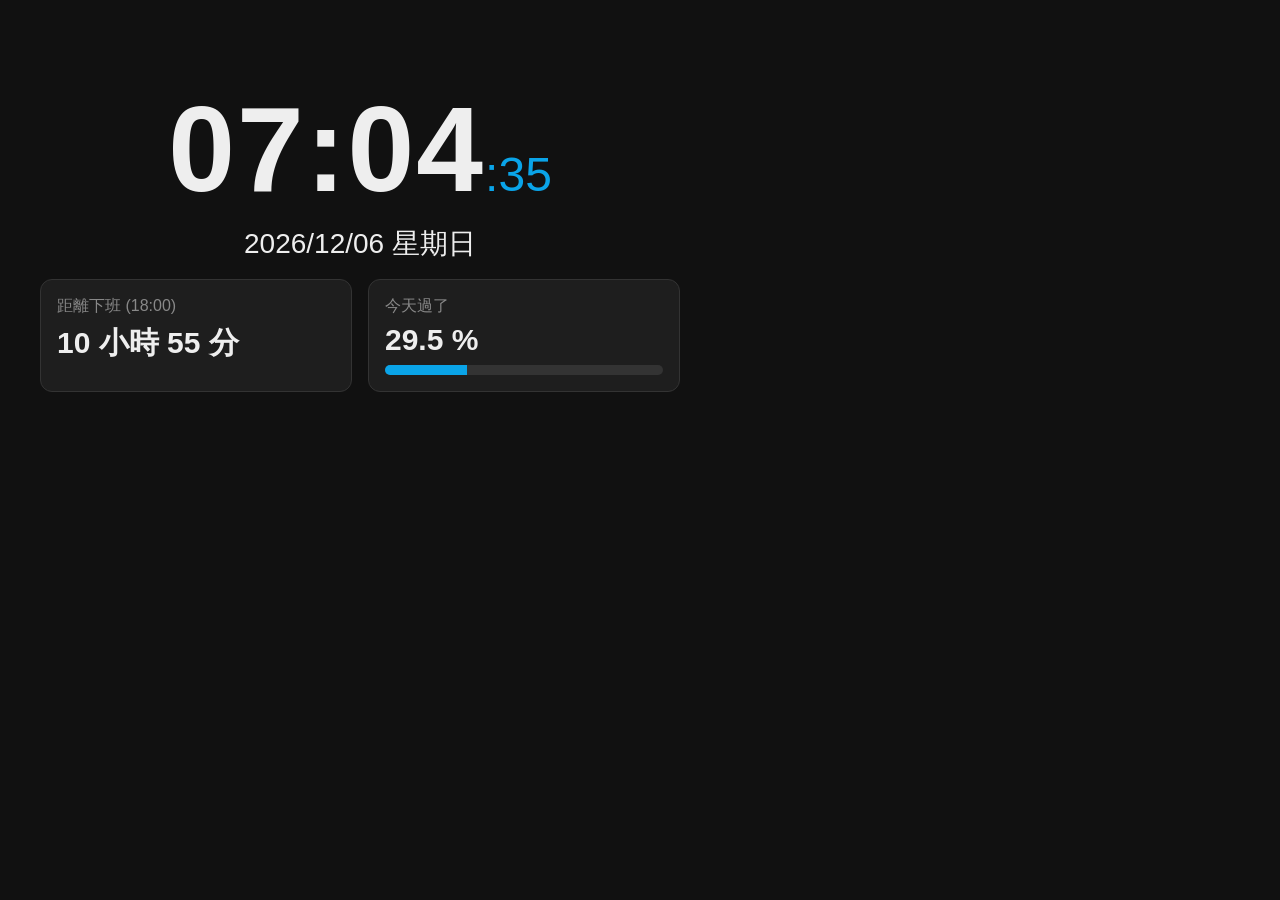
==== ESDeckPC/CanvasFiles/pages/dashboard/index.html @ 99bd4de3 "新增 Canvas 模式：WebView2 渲染 HTML 頁面並傳給 ESDeck - Canvas/：背景渲染、差異比對（RLE/JPEG）、網頁呼叫 PC 動作、設定檔 - 新增 Canvas " ====
<!DOCTYPE html>
<html>
<head>
<meta charset="utf-8">
<link rel="stylesheet" href="../../shared/base.css">
<style>
  .time  { font-size: 120px; font-weight: 700; letter-spacing: 2px; line-height: 1; }
  .sec   { font-size: 48px; color: #0aa4e8; }
  .date  { font-size: 28px; }
  .row   { display: flex; gap: 16px; width: 640px; }
  .row .card { flex: 1; }
  .label { font-size: 16px; color: #888; margin-bottom: 6px; }
  .value { font-size: 30px; font-weight: 600; }
  .bar   { height: 10px; background: #333; border-radius: 5px; overflow: hidden; margin-top: 8px; }
  .fill  { height: 100%; background: #0aa4e8; width: 0; }
</style>
</head>
<body>
<div class="center">
  <div><span class="time" id="hm">--:--</span><span class="sec" id="ss">:--</span></div>
  <div class="date" id="date"></div>
  <div class="row">
    <div class="card">
      <div class="label">距離下班 (18:00)</div>
      <div class="value" id="left">--</div>
    </div>
    <div class="card">
      <div class="label">今天過了</div>
      <div class="value" id="pct">--</div>
      <div class="bar"><div class="fill" id="fill"></div></div>
    </div>
  </div>
</div>
<script>
  const $ = id => document.getElementById(id);
  const pad = n => String(n).padStart(2, '0');
  const days = ['日', '一', '二', '三', '四', '五', '六'];

  function tick() {
    const now = new Date();
    $('hm').textContent = `${pad(now.getHours())}:${pad(now.getMinutes())}`;
    $('ss').textContent = `:${pad(now.getSeconds())}`;
    $('date').textContent = `${now.getFullYear()}/${pad(now.getMonth() + 1)}/${pad(now.getDate())} 星期${days[now.getDay()]}`;

    const off = new Date(now); off.setHours(18, 0, 0, 0);
    const ms = off - now;
    $('left').textContent = ms > 0
      ? `${Math.floor(ms / 3600000)} 小時 ${Math.floor(ms / 60000) % 60} 分`
      : '下班了';

    const start = new Date(now); start.setHours(0, 0, 0, 0);
    const p = (now - start) / 864000;   // percent of the day
    $('pct').textContent = `${p.toFixed(1)} %`;
    $('fill').style.width = `${p}%`;
  }
  tick();
  setInterval(tick, 1000);
</script>
</body>
</html>
---- ESDeckPC/CanvasFiles/shared/base.css ----
/* Shared look for Canvas pages. Every page is exactly 720 x 480 px. */
* { box-sizing: border-box; }
html, body {
  margin: 0;
  width: 720px;
  height: 480px;
  overflow: hidden;
  background: #111;
  color: #eee;
  font-family: "Microsoft JhengHei UI", "Microsoft JhengHei", "Segoe UI", sans-serif;
}
.center {
  height: 100%;
  display: flex;
  flex-direction: column;
  align-items: center;
  justify-content: center;
  gap: 16px;
}
.dim { color: #888; }
.card {
  background: #1e1e1e;
  border: 1px solid #333;
  border-radius: 12px;
  padding: 16px;
}
.btn {
  background: #2a2a2a;
  color: #eee;
  border: 1px solid #444;
  border-radius: 10px;
  padding: 10px 20px;
  font: inherit;
  font-size: 20px;
}
.btn:active, .btn.hit { background: #0055cc; border-color: #0055cc; }
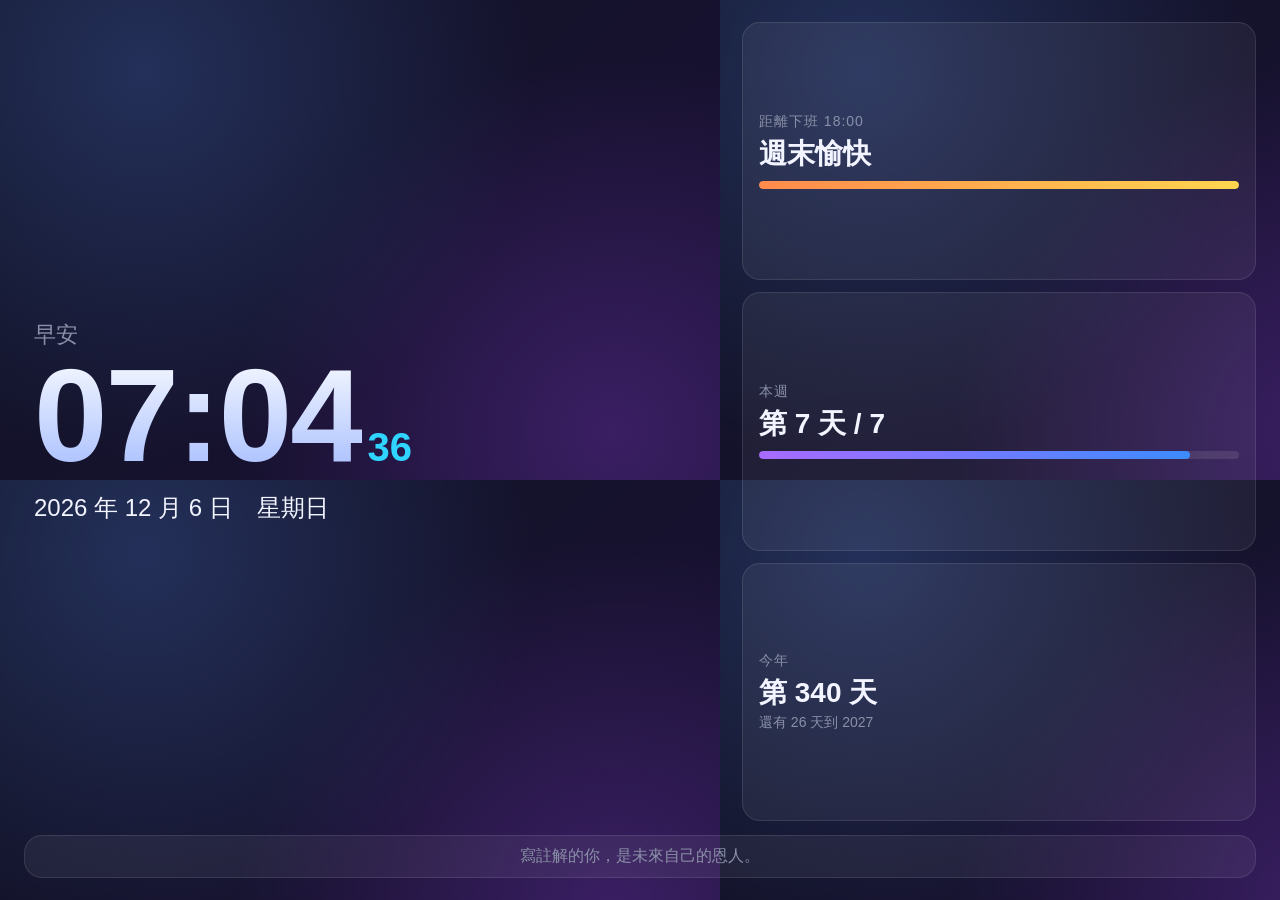
==== commit c70fe0f7: "重新設計 Canvas 示範頁面並加入 sidebar 圖示 - 新頁面：時鐘、月曆、捷徑、進度（取代原本的示範頁） - 共用 CSS：深色漸層主題，移除動畫、按下效果與焦點框 - 各頁面附 64x6" ====
--- a/ESDeckPC/CanvasFiles/pages/dashboard/index.html
+++ b/ESDeckPC/CanvasFiles/pages/dashboard/index.html
@@ -4,54 +4,115 @@
 <meta charset="utf-8">
 <link rel="stylesheet" href="../../shared/base.css">
 <style>
-  .time  { font-size: 120px; font-weight: 700; letter-spacing: 2px; line-height: 1; }
-  .sec   { font-size: 48px; color: #0aa4e8; }
-  .date  { font-size: 28px; }
-  .row   { display: flex; gap: 16px; width: 640px; }
-  .row .card { flex: 1; }
-  .label { font-size: 16px; color: #888; margin-bottom: 6px; }
-  .value { font-size: 30px; font-weight: 600; }
-  .bar   { height: 10px; background: #333; border-radius: 5px; overflow: hidden; margin-top: 8px; }
-  .fill  { height: 100%; background: #0aa4e8; width: 0; }
+  .main   { flex: 1; display: flex; gap: 14px; min-height: 0; }
+  .left   { flex: 1.35; display: flex; flex-direction: column; justify-content: center; padding-left: 10px; }
+  .greet  { font-size: 22px; color: var(--dim); }
+  .hm     { font-size: 132px; font-weight: 800; line-height: 1; letter-spacing: -2px;
+            background: linear-gradient(180deg, #ffffff, #9fb8ff);
+            -webkit-background-clip: text; background-clip: text; color: transparent; }
+  .ss     { font-size: 40px; font-weight: 700; color: var(--cyan); margin-left: 6px; }
+  .date   { font-size: 24px; margin-top: 10px; }
+  .right  { flex: 1; display: flex; flex-direction: column; gap: 12px; }
+  .right .card { flex: 1; display: flex; flex-direction: column; justify-content: center; }
+  .quote  { font-size: 16px; color: var(--dim); text-align: center; padding: 10px 16px; }
+  .accent-orange .bar > div { background: linear-gradient(90deg, var(--orange), var(--yellow)); }
+  .accent-purple .bar > div { background: linear-gradient(90deg, var(--purple), var(--blue)); }
 </style>
 </head>
 <body>
-<div class="center">
-  <div><span class="time" id="hm">--:--</span><span class="sec" id="ss">:--</span></div>
-  <div class="date" id="date"></div>
-  <div class="row">
-    <div class="card">
-      <div class="label">距離下班 (18:00)</div>
-      <div class="value" id="left">--</div>
+<div class="page">
+  <div class="main">
+    <div class="left">
+      <div class="greet" id="greet"></div>
+      <div><span class="hm" id="hm">--:--</span><span class="ss" id="ss">--</span></div>
+      <div class="date" id="date"></div>
     </div>
-    <div class="card">
-      <div class="label">今天過了</div>
-      <div class="value" id="pct">--</div>
-      <div class="bar"><div class="fill" id="fill"></div></div>
+    <div class="right">
+      <div class="card accent-orange">
+        <div class="label">距離下班 18:00</div>
+        <div class="value" id="off">--</div>
+        <div class="bar"><div id="offBar"></div></div>
+      </div>
+      <div class="card accent-purple">
+        <div class="label">本週</div>
+        <div class="value" id="week">--</div>
+        <div class="bar"><div id="weekBar"></div></div>
+      </div>
+      <div class="card">
+        <div class="label">今年</div>
+        <div class="value" id="year">--</div>
+        <div class="small" id="yearLeft"></div>
+      </div>
     </div>
   </div>
+  <div class="card quote" id="quote"></div>
 </div>
 <script>
+  // ---- settings you might want to change ----
+  const WORK_START = [9, 0];    // 上班
+  const WORK_END   = [18, 0];   // 下班
+  const QUOTES = [
+    '先求有，再求好。',
+    '能動的程式碼，就別在週五下午重構。',
+    '今天的 bug，是明天的經驗值。',
+    '休息是為了走更長的路。',
+    '寫註解的你，是未來自己的恩人。',
+    '一次只做一件事。',
+    '別忘了喝水。',
+  ];
+  // -------------------------------------------
+
   const $ = id => document.getElementById(id);
   const pad = n => String(n).padStart(2, '0');
-  const days = ['日', '一', '二', '三', '四', '五', '六'];
+  const DAYS = ['日', '一', '二', '三', '四', '五', '六'];
+  const at = (d, [h, m]) => { const x = new Date(d); x.setHours(h, m, 0, 0); return x; };
 
+  function greet(h) {
+    if (h < 5)  return '夜深了，早點休息';
+    if (h < 11) return '早安';
+    if (h < 14) return '午安';
+    if (h < 18) return '下午好';
+    return '晚安';
+  }
+
+  let lastMinute = -1;
   function tick() {
     const now = new Date();
+    $('ss').textContent = pad(now.getSeconds());
+    if (now.getMinutes() === lastMinute) return;   // the rest only changes once a minute
+    lastMinute = now.getMinutes();
+
     $('hm').textContent = `${pad(now.getHours())}:${pad(now.getMinutes())}`;
-    $('ss').textContent = `:${pad(now.getSeconds())}`;
-    $('date').textContent = `${now.getFullYear()}/${pad(now.getMonth() + 1)}/${pad(now.getDate())} 星期${days[now.getDay()]}`;
+    $('greet').textContent = greet(now.getHours());
+    $('date').textContent = `${now.getFullYear()} 年 ${now.getMonth() + 1} 月 ${now.getDate()} 日　星期${DAYS[now.getDay()]}`;
 
-    const off = new Date(now); off.setHours(18, 0, 0, 0);
-    const ms = off - now;
-    $('left').textContent = ms > 0
-      ? `${Math.floor(ms / 3600000)} 小時 ${Math.floor(ms / 60000) % 60} 分`
-      : '下班了';
+    // work day
+    const start = at(now, WORK_START), end = at(now, WORK_END);
+    const weekend = now.getDay() === 0 || now.getDay() === 6;
+    let text, frac;
+    if (weekend)          { text = '週末愉快'; frac = 1; }
+    else if (now < start) { text = '還沒上班'; frac = 0; }
+    else if (now >= end)  { text = '下班了！'; frac = 1; }
+    else {
+      const left = end - now;
+      text = `${Math.floor(left / 3600000)} 小時 ${Math.floor(left / 60000) % 60} 分`;
+      frac = (now - start) / (end - start);
+    }
+    $('off').textContent = text;
+    $('offBar').style.width = `${frac * 100}%`;
 
-    const start = new Date(now); start.setHours(0, 0, 0, 0);
-    const p = (now - start) / 864000;   // percent of the day
-    $('pct').textContent = `${p.toFixed(1)} %`;
-    $('fill').style.width = `${p}%`;
+    // week (Mon..Sun)
+    const wd = (now.getDay() + 6) % 7;            // 0 = Monday
+    $('week').textContent = `第 ${wd + 1} 天 / 7`;
+    $('weekBar').style.width = `${(wd + now.getHours() / 24) / 7 * 100}%`;
+
+    // year
+    const y0 = new Date(now.getFullYear(), 0, 1), y1 = new Date(now.getFullYear() + 1, 0, 1);
+    const day = Math.floor((now - y0) / 86400000) + 1;
+    $('year').textContent = `第 ${day} 天`;
+    $('yearLeft').textContent = `還有 ${Math.round((y1 - now) / 86400000)} 天到 ${now.getFullYear() + 1}`;
+
+    $('quote').textContent = QUOTES[day % QUOTES.length];
   }
   tick();
   setInterval(tick, 1000);
--- a/ESDeckPC/CanvasFiles/shared/base.css
+++ b/ESDeckPC/CanvasFiles/shared/base.css
@@ -1,36 +1,57 @@
-/* Shared look for Canvas pages. Every page is exactly 720 x 480 px. */
+/* ------------------------------------------------------------------
+   Shared look for Canvas pages. Every page is exactly 720 x 480 px.
+
+   Canvas pages are for showing things, with a few simple buttons:
+   - no animations / transitions / hover or pressed styles -- every
+     changed pixel has to travel to the ESP over USB
+   - no scrolling areas
+   - digits use tabular-nums so a ticking number doesn't shift its
+     neighbours (fewer changed pixels)
+   ------------------------------------------------------------------ */
+:root {
+  --bg1: #0f1424;
+  --bg2: #1b1035;
+  --card: rgba(255, 255, 255, 0.06);
+  --card-line: rgba(255, 255, 255, 0.10);
+  --text: #f2f4ff;
+  --dim: #8a90a8;
+  --blue: #3d8bff;
+  --cyan: #2fd5ff;
+  --purple: #a86bff;
+  --orange: #ff8a4c;
+  --red: #ff5a5f;
+  --green: #2ed58f;
+  --yellow: #ffd54f;
+}
 * { box-sizing: border-box; }
+*:focus { outline: none; }
 html, body {
   margin: 0;
   width: 720px;
   height: 480px;
   overflow: hidden;
-  background: #111;
-  color: #eee;
+  color: var(--text);
+  background: radial-gradient(circle at 20% 15%, #24305a 0%, transparent 55%),
+              radial-gradient(circle at 85% 90%, #3a1f63 0%, transparent 50%),
+              linear-gradient(135deg, var(--bg1), var(--bg2));
   font-family: "Microsoft JhengHei UI", "Microsoft JhengHei", "Segoe UI", sans-serif;
+  font-variant-numeric: tabular-nums;
 }
-.center {
-  height: 100%;
-  display: flex;
-  flex-direction: column;
-  align-items: center;
-  justify-content: center;
-  gap: 16px;
+.page   { position: absolute; inset: 0; padding: 22px 24px; display: flex; flex-direction: column; gap: 14px; }
+.row    { display: flex; gap: 14px; }
+.grow   { flex: 1; min-width: 0; }
+.dim    { color: var(--dim); }
+.card {
+  background: var(--card);
+  border: 1px solid var(--card-line);
+  border-radius: 18px;
+  padding: 14px 16px;
 }
-.dim { color: #888; }
-.card {
-  background: #1e1e1e;
-  border: 1px solid #333;
-  border-radius: 12px;
-  padding: 16px;
-}
-.btn {
-  background: #2a2a2a;
-  color: #eee;
-  border: 1px solid #444;
-  border-radius: 10px;
-  padding: 10px 20px;
-  font: inherit;
-  font-size: 20px;
-}
-.btn:active, .btn.hit { background: #0055cc; border-color: #0055cc; }
+.label  { font-size: 14px; color: var(--dim); letter-spacing: 1px; }
+.value  { font-size: 28px; font-weight: 700; margin-top: 4px; }
+.small  { font-size: 14px; color: var(--dim); margin-top: 2px; }
+.bar    { height: 8px; background: rgba(255, 255, 255, 0.10); border-radius: 4px; overflow: hidden; margin-top: 8px; }
+.bar > div { height: 100%; border-radius: 4px; background: linear-gradient(90deg, var(--blue), var(--cyan)); }
+.title  { display: flex; align-items: baseline; justify-content: space-between; }
+.title h1 { margin: 0; font-size: 26px; font-weight: 700; }
+.title .clock { font-size: 20px; color: var(--dim); }
